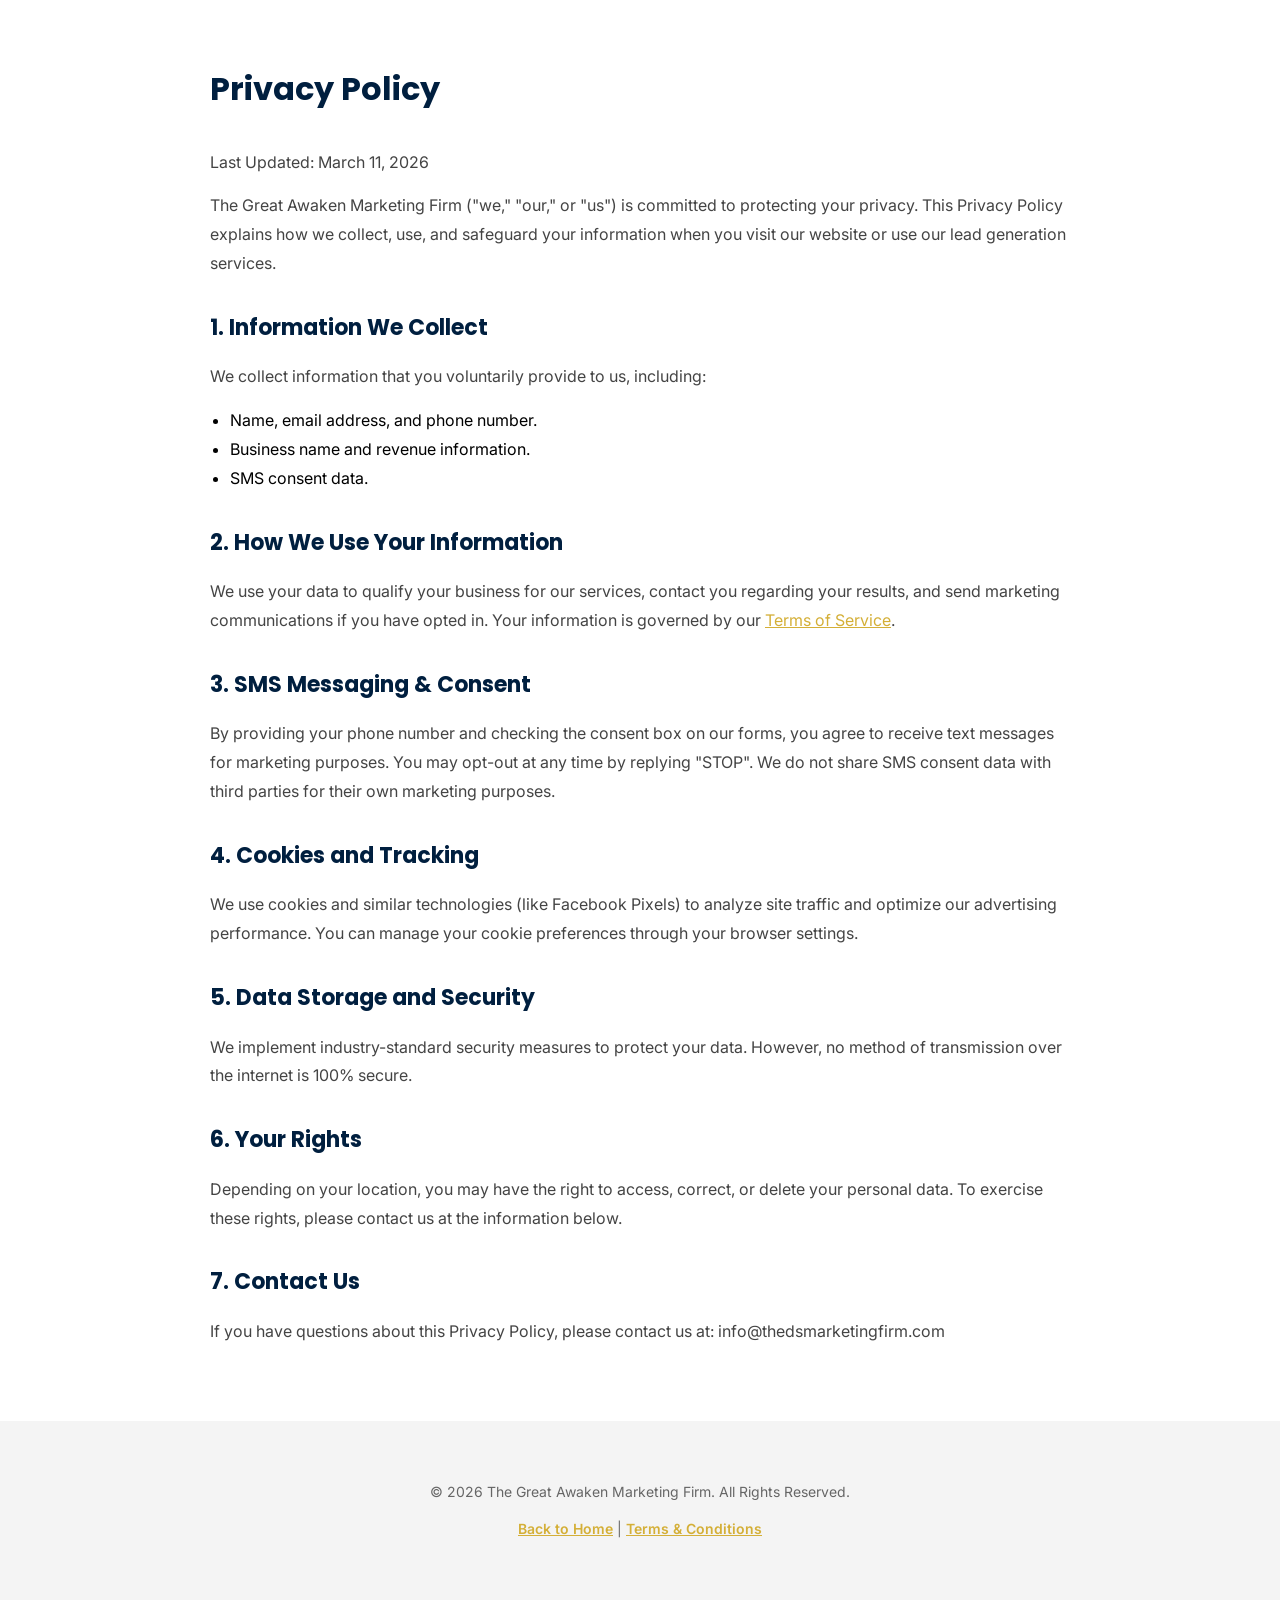
==== privacy-policy.html @ 7cead8b0 "Add Privacy Policy and Terms of Service pages with TGA branding and link footer" ====
<!DOCTYPE html>
<html lang="en">
<head>
    <meta charset="UTF-8">
    <meta name="viewport" content="width=device-width, initial-scale=1.0">
    <title>Privacy Policy | The Great Awaken Marketing Firm</title>
    <link rel="stylesheet" href="style.css">
    <link href="https://fonts.googleapis.com/css2?family=Inter:wght@300;400;500;700&family=Poppins:wght@400;600;700&display=swap" rel="stylesheet">
    <style>
        .policy-content { padding: 60px 0; line-height: 1.8; }
        .policy-content h1 { color: var(--navy); margin-bottom: 30px; font-family: var(--font-primary); }
        .policy-content h2 { color: var(--navy); margin-top: 30px; margin-bottom: 15px; font-family: var(--font-primary); font-size: 22px; }
        .policy-content p { margin-bottom: 15px; color: #444; }
        .policy-content ul { margin-bottom: 15px; padding-left: 20px; }
    </style>
</head>
<body>
    <main class="policy-content">
        <div class="container">
            <h1>Privacy Policy</h1>
            <p>Last Updated: March 11, 2026</p>

            <p>The Great Awaken Marketing Firm ("we," "our," or "us") is committed to protecting your privacy. This Privacy Policy explains how we collect, use, and safeguard your information when you visit our website or use our lead generation services.</p>

            <h2>1. Information We Collect</h2>
            <p>We collect information that you voluntarily provide to us, including:</p>
            <ul>
                <li>Name, email address, and phone number.</li>
                <li>Business name and revenue information.</li>
                <li>SMS consent data.</li>
            </ul>

            <h2>2. How We Use Your Information</h2>
            <p>We use your data to qualify your business for our services, contact you regarding your results, and send marketing communications if you have opted in. Your information is governed by our <a href="terms-of-service.html" style="color: var(--gold); text-decoration: underline;">Terms of Service</a>.</p>

            <h2>3. SMS Messaging & Consent</h2>
            <p>By providing your phone number and checking the consent box on our forms, you agree to receive text messages for marketing purposes. You may opt-out at any time by replying "STOP". We do not share SMS consent data with third parties for their own marketing purposes.</p>

            <h2>4. Cookies and Tracking</h2>
            <p>We use cookies and similar technologies (like Facebook Pixels) to analyze site traffic and optimize our advertising performance. You can manage your cookie preferences through your browser settings.</p>

            <h2>5. Data Storage and Security</h2>
            <p>We implement industry-standard security measures to protect your data. However, no method of transmission over the internet is 100% secure.</p>

            <h2>6. Your Rights</h2>
            <p>Depending on your location, you may have the right to access, correct, or delete your personal data. To exercise these rights, please contact us at the information below.</p>

            <h2>7. Contact Us</h2>
            <p>If you have questions about this Privacy Policy, please contact us at: info@thedsmarketingfirm.com</p>
        </div>
    </main>

    <footer class="footer">
        <div class="container">
            <p>&copy; 2026 The Great Awaken Marketing Firm. All Rights Reserved.</p>
            <div class="footer-links">
                <a href="index.html" style="color: var(--gold); text-decoration: underline;">Back to Home</a> | <a href="terms-of-service.html" style="color: var(--gold); text-decoration: underline;">Terms & Conditions</a>
            </div>
        </div>
    </footer>
</body>
</html>
---- style.css ----
:root {
    --gold: #d4af37;
    --navy: #001f3f;
    --white: #ffffff;
    --black: #000000;
    --grey: #f4f4f4;
    --red: #e93d3d;
    --container-width: 900px;
    --font-primary: 'Poppins', sans-serif;
    --font-secondary: 'Inter', sans-serif;
}

* {
    margin: 0;
    padding: 0;
    box-sizing: border-box;
}

body {
    font-family: var(--font-secondary);
    background-color: var(--white);
    color: var(--black);
    line-height: 1.6;
}

.container {
    max-width: var(--container-width);
    margin: 0 auto;
    padding: 0 20px;
}

/* Header Warning */
.top-warning {
    background-color: var(--red);
    color: var(--white);
    text-align: center;
    padding: 10px 0;
    font-weight: 700;
    font-size: 14px;
    text-transform: uppercase;
}

/* Hero Section */
.hero {
    background-color: var(--navy);
    color: var(--white);
    padding: 80px 0;
    text-align: center;
}

.hero h1 {
    font-family: var(--font-primary);
    font-size: 42px;
    line-height: 1.2;
    margin-bottom: 20px;
    font-weight: 700;
}

.guarantee {
    font-family: var(--font-primary);
    font-size: 24px;
    color: var(--gold);
    font-weight: 600;
    margin-bottom: 50px;
    letter-spacing: 1px;
}

/* Quiz Container */
.quiz-container {
    background: var(--white);
    color: var(--black);
    padding: 40px;
    border-radius: 8px;
    box-shadow: 0 10px 30px rgba(0,0,0,0.3);
    max-width: 600px;
    margin: 0 auto;
    position: relative;
}

.progress-bar {
    width: 100%;
    height: 6px;
    background: var(--grey);
    border-radius: 10px;
    margin-bottom: 30px;
    overflow: hidden;
}

.progress {
    height: 100%;
    background: var(--gold);
    transition: width 0.4s ease;
}

.quiz-step h2 {
    font-family: var(--font-primary);
    font-size: 24px;
    margin-bottom: 30px;
    font-weight: 600;
}

.options-grid {
    display: grid;
    grid-template-columns: 1fr 1fr;
    gap: 15px;
}

.option-btn {
    padding: 15px;
    border: 2px solid var(--grey);
    background: var(--white);
    border-radius: 6px;
    font-size: 16px;
    font-weight: 500;
    cursor: pointer;
    transition: all 0.3s ease;
}

.option-btn:hover {
    border-color: var(--gold);
    background: var(--grey);
}

.option-btn.selected {
    border-color: var(--gold);
    background: var(--gold);
    color: var(--white);
}

/* Form Styles */
.form-group {
    margin-bottom: 20px;
    text-align: left;
}

.form-group label {
    display: block;
    margin-bottom: 8px;
    font-weight: 600;
}

.form-group input {
    width: 100%;
    padding: 12px;
    border: 1px solid var(--grey);
    border-radius: 4px;
    font-size: 16px;
}

.submit-btn {
    width: 100%;
    padding: 15px;
    background: var(--gold);
    color: var(--white);
    border: none;
    border-radius: 6px;
    font-size: 18px;
    font-weight: 700;
    cursor: pointer;
    text-transform: uppercase;
}

/* SMS Consent Styles */
.sms-consent {
    margin-top: 10px;
    margin-bottom: 25px;
}

.sms-consent .checkbox-container {
    display: flex;
    align-items: flex-start;
    cursor: pointer;
    font-weight: 400;
    gap: 10px;
}

.sms-consent input[type="checkbox"] {
    width: 18px;
    height: 18px;
    margin-top: 4px;
    cursor: pointer;
    accent-color: var(--gold);
}

.checkbox-text {
    font-size: 12px;
    color: #666;
    line-height: 1.4;
    text-align: left;
}

/* Footer Links */
.footer-links {
    margin: 15px 0;
}

.footer-links a {
    color: var(--navy);
    text-decoration: none;
    font-weight: 600;
}

.footer-links a:hover {
    color: var(--gold);
}

/* Footer */
.footer {
    padding: 60px 0;
    background: var(--grey);
    text-align: center;
    font-size: 14px;
    color: #666;
}

.disclaimers {
    margin-top: 30px;
    max-width: 700px;
    margin-left: auto;
    margin-right: auto;
    font-size: 12px;
}

/* Mobile Responsiveness */
@media (max-width: 768px) {
    .hero h1 {
        font-size: 28px;
    }
    
    .guarantee {
        font-size: 18px;
    }
    
    .quiz-container {
        padding: 20px;
    }
    
    .options-grid {
        grid-template-columns: 1fr;
    }
}
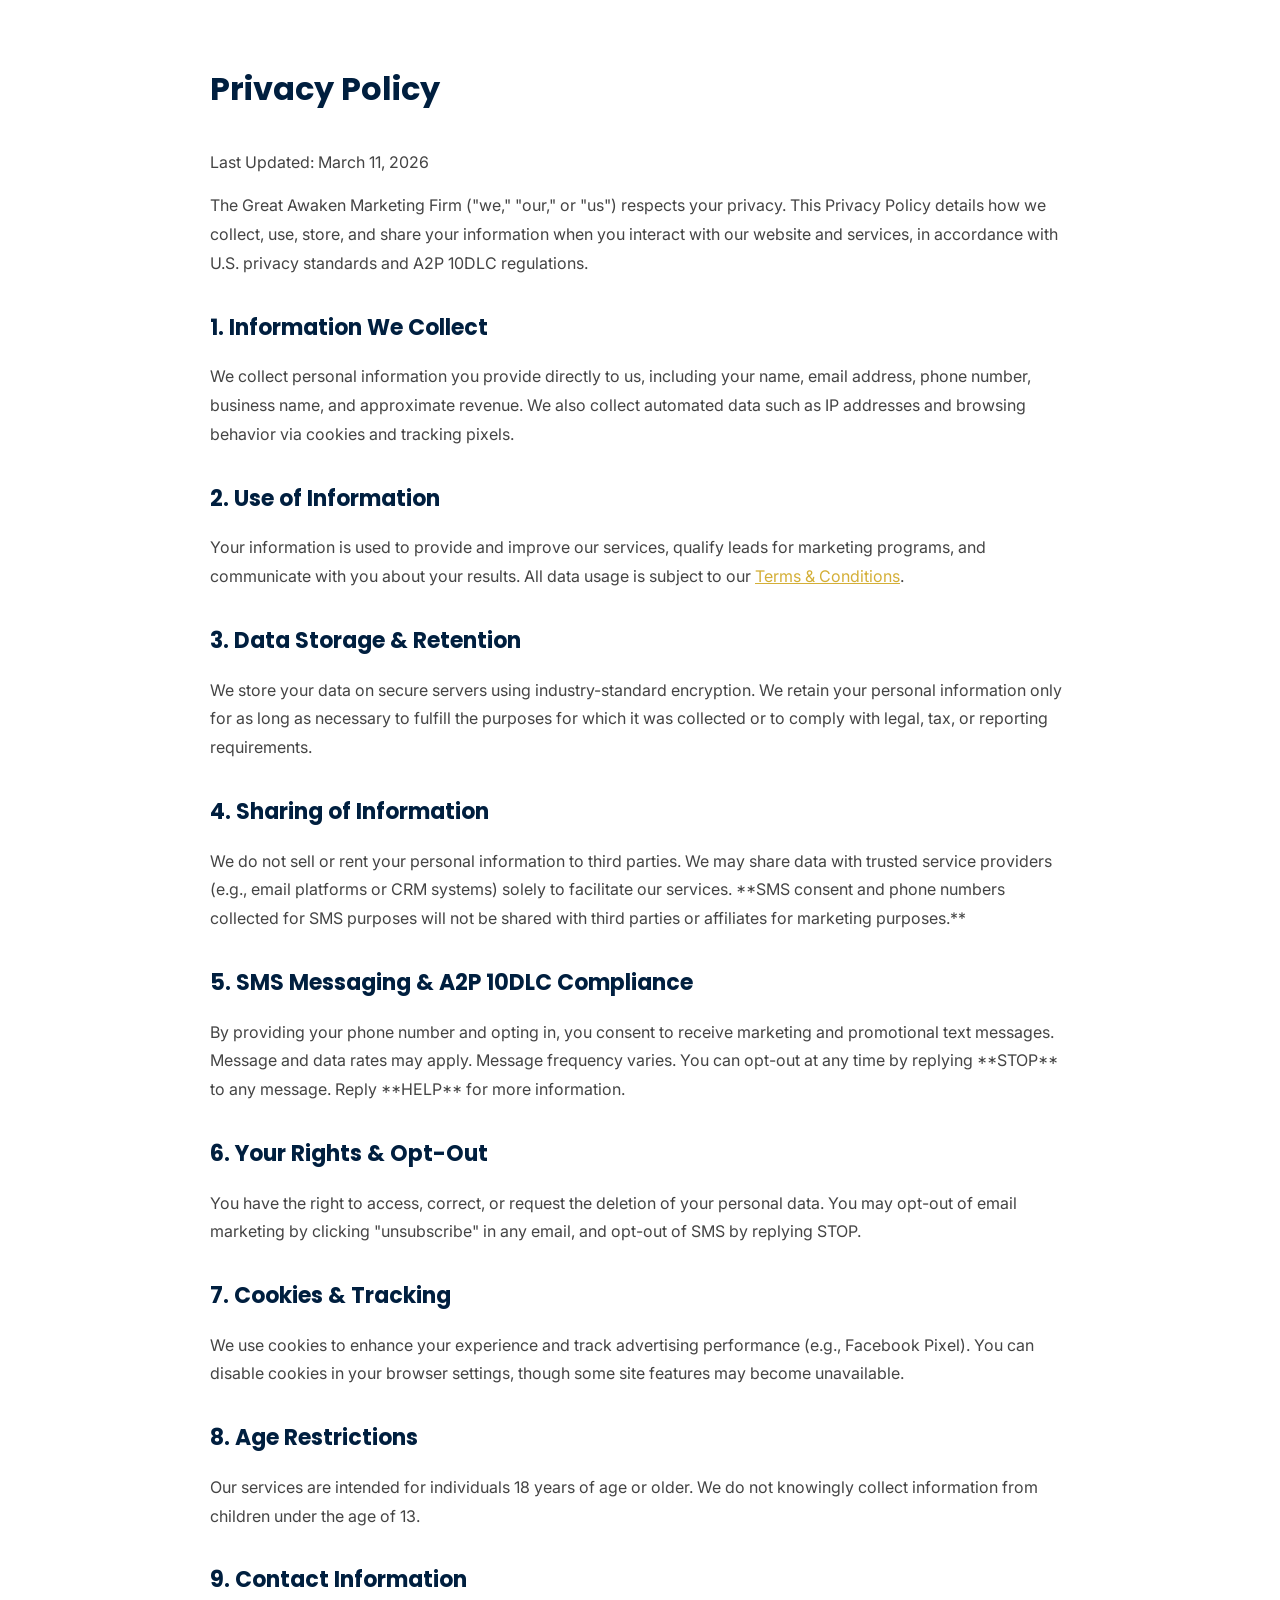
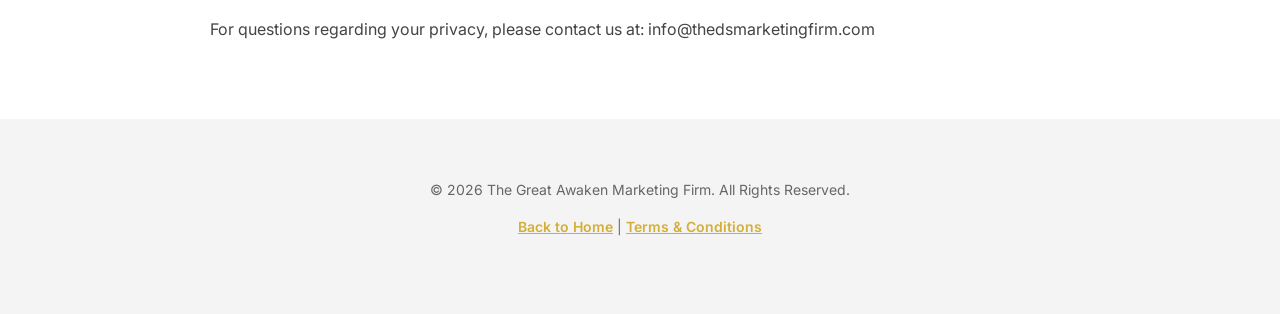
==== commit 317bf7f3: "Enhance legal pages with A2P 10DLC compliance, retention periods, and dispute resolution" ====
--- a/privacy-policy.html
+++ b/privacy-policy.html
@@ -11,7 +11,8 @@
         .policy-content h1 { color: var(--navy); margin-bottom: 30px; font-family: var(--font-primary); }
         .policy-content h2 { color: var(--navy); margin-top: 30px; margin-bottom: 15px; font-family: var(--font-primary); font-size: 22px; }
         .policy-content p { margin-bottom: 15px; color: #444; }
-        .policy-content ul { margin-bottom: 15px; padding-left: 20px; }
+        .policy-content ul { margin-bottom: 15px; padding-left: 20px; color: #444; }
+        .policy-content li { margin-bottom: 8px; }
     </style>
 </head>
 <body>
@@ -20,33 +21,34 @@
             <h1>Privacy Policy</h1>
             <p>Last Updated: March 11, 2026</p>
 
-            <p>The Great Awaken Marketing Firm ("we," "our," or "us") is committed to protecting your privacy. This Privacy Policy explains how we collect, use, and safeguard your information when you visit our website or use our lead generation services.</p>
+            <p>The Great Awaken Marketing Firm ("we," "our," or "us") respects your privacy. This Privacy Policy details how we collect, use, store, and share your information when you interact with our website and services, in accordance with U.S. privacy standards and A2P 10DLC regulations.</p>
 
             <h2>1. Information We Collect</h2>
-            <p>We collect information that you voluntarily provide to us, including:</p>
-            <ul>
-                <li>Name, email address, and phone number.</li>
-                <li>Business name and revenue information.</li>
-                <li>SMS consent data.</li>
-            </ul>
+            <p>We collect personal information you provide directly to us, including your name, email address, phone number, business name, and approximate revenue. We also collect automated data such as IP addresses and browsing behavior via cookies and tracking pixels.</p>
 
-            <h2>2. How We Use Your Information</h2>
-            <p>We use your data to qualify your business for our services, contact you regarding your results, and send marketing communications if you have opted in. Your information is governed by our <a href="terms-of-service.html" style="color: var(--gold); text-decoration: underline;">Terms of Service</a>.</p>
+            <h2>2. Use of Information</h2>
+            <p>Your information is used to provide and improve our services, qualify leads for marketing programs, and communicate with you about your results. All data usage is subject to our <a href="terms-of-service.html" style="color: var(--gold); text-decoration: underline;">Terms & Conditions</a>.</p>
 
-            <h2>3. SMS Messaging & Consent</h2>
-            <p>By providing your phone number and checking the consent box on our forms, you agree to receive text messages for marketing purposes. You may opt-out at any time by replying "STOP". We do not share SMS consent data with third parties for their own marketing purposes.</p>
+            <h2>3. Data Storage & Retention</h2>
+            <p>We store your data on secure servers using industry-standard encryption. We retain your personal information only for as long as necessary to fulfill the purposes for which it was collected or to comply with legal, tax, or reporting requirements.</p>
 
-            <h2>4. Cookies and Tracking</h2>
-            <p>We use cookies and similar technologies (like Facebook Pixels) to analyze site traffic and optimize our advertising performance. You can manage your cookie preferences through your browser settings.</p>
+            <h2>4. Sharing of Information</h2>
+            <p>We do not sell or rent your personal information to third parties. We may share data with trusted service providers (e.g., email platforms or CRM systems) solely to facilitate our services. **SMS consent and phone numbers collected for SMS purposes will not be shared with third parties or affiliates for marketing purposes.**</p>
 
-            <h2>5. Data Storage and Security</h2>
-            <p>We implement industry-standard security measures to protect your data. However, no method of transmission over the internet is 100% secure.</p>
+            <h2>5. SMS Messaging & A2P 10DLC Compliance</h2>
+            <p>By providing your phone number and opting in, you consent to receive marketing and promotional text messages. Message and data rates may apply. Message frequency varies. You can opt-out at any time by replying **STOP** to any message. Reply **HELP** for more information.</p>
 
-            <h2>6. Your Rights</h2>
-            <p>Depending on your location, you may have the right to access, correct, or delete your personal data. To exercise these rights, please contact us at the information below.</p>
+            <h2>6. Your Rights & Opt-Out</h2>
+            <p>You have the right to access, correct, or request the deletion of your personal data. You may opt-out of email marketing by clicking "unsubscribe" in any email, and opt-out of SMS by replying STOP.</p>
 
-            <h2>7. Contact Us</h2>
-            <p>If you have questions about this Privacy Policy, please contact us at: info@thedsmarketingfirm.com</p>
+            <h2>7. Cookies & Tracking</h2>
+            <p>We use cookies to enhance your experience and track advertising performance (e.g., Facebook Pixel). You can disable cookies in your browser settings, though some site features may become unavailable.</p>
+
+            <h2>8. Age Restrictions</h2>
+            <p>Our services are intended for individuals 18 years of age or older. We do not knowingly collect information from children under the age of 13.</p>
+
+            <h2>9. Contact Information</h2>
+            <p>For questions regarding your privacy, please contact us at: info@thedsmarketingfirm.com</p>
         </div>
     </main>
 
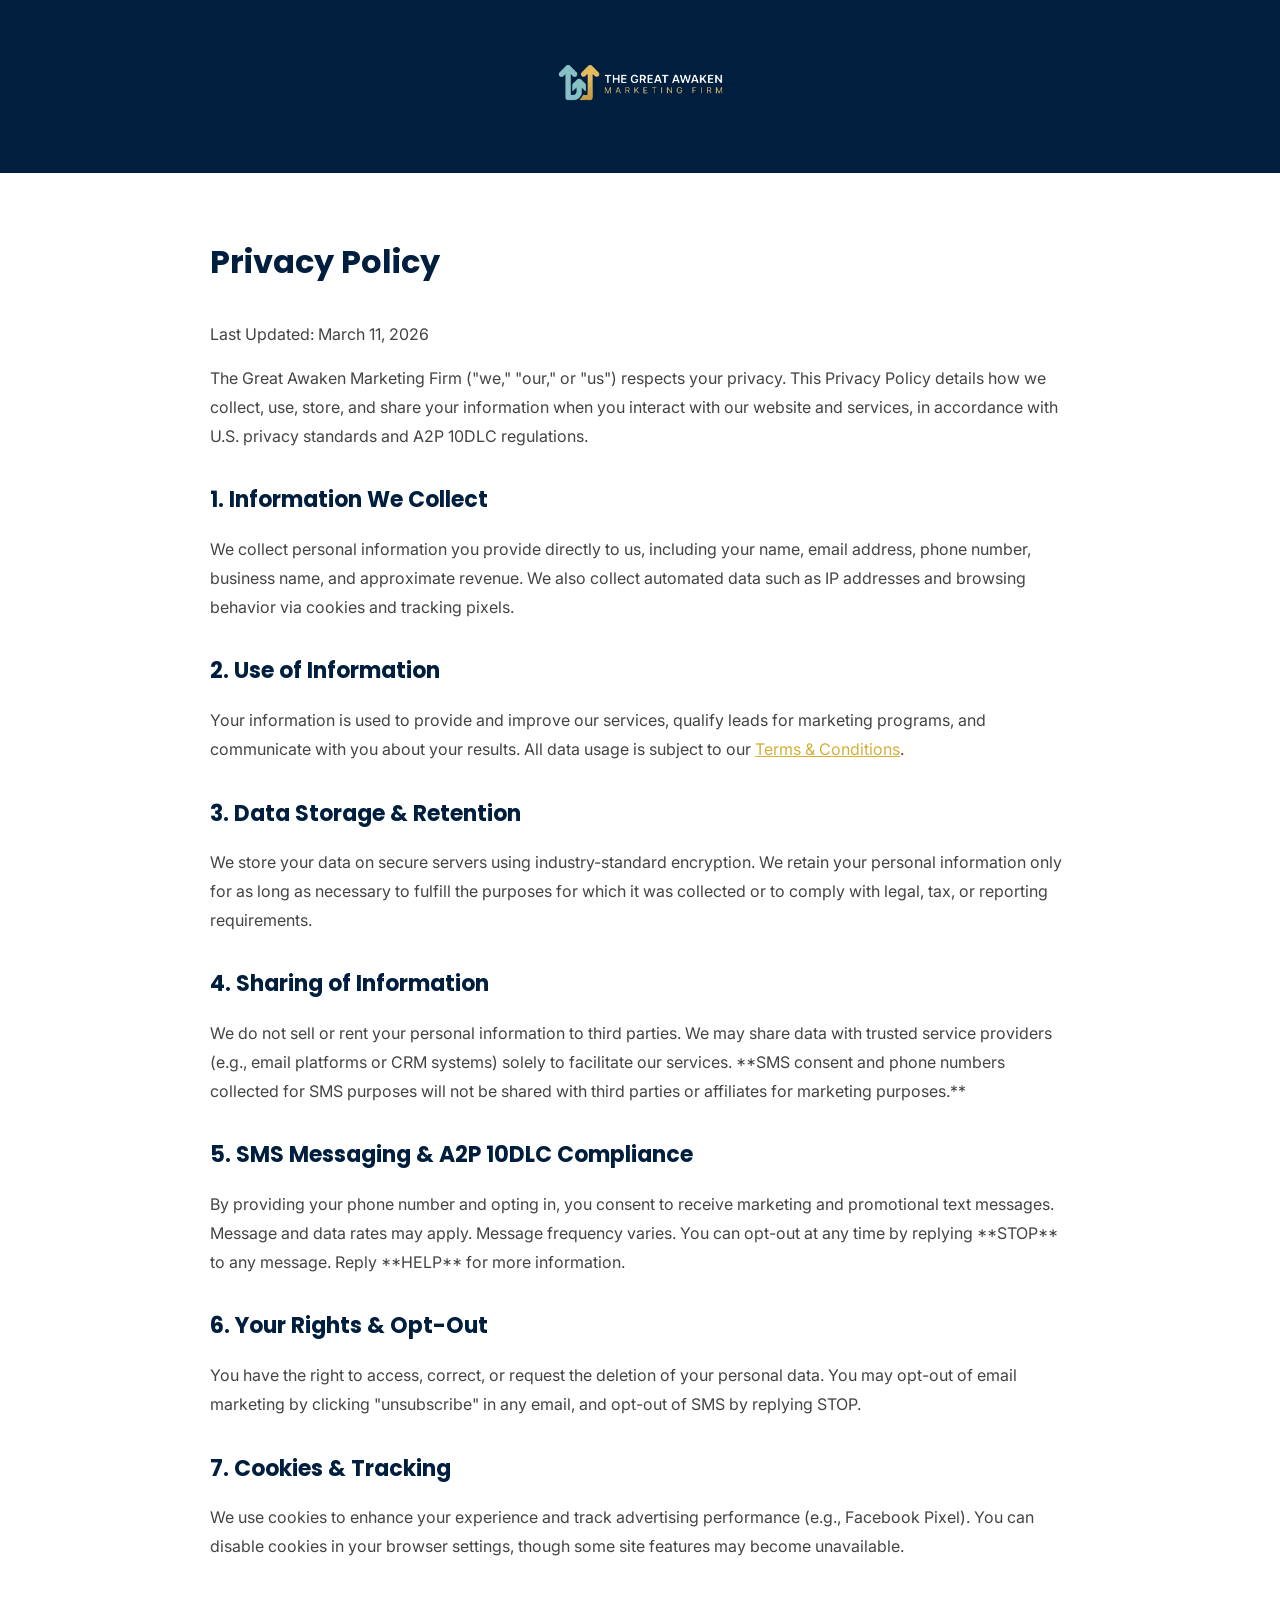
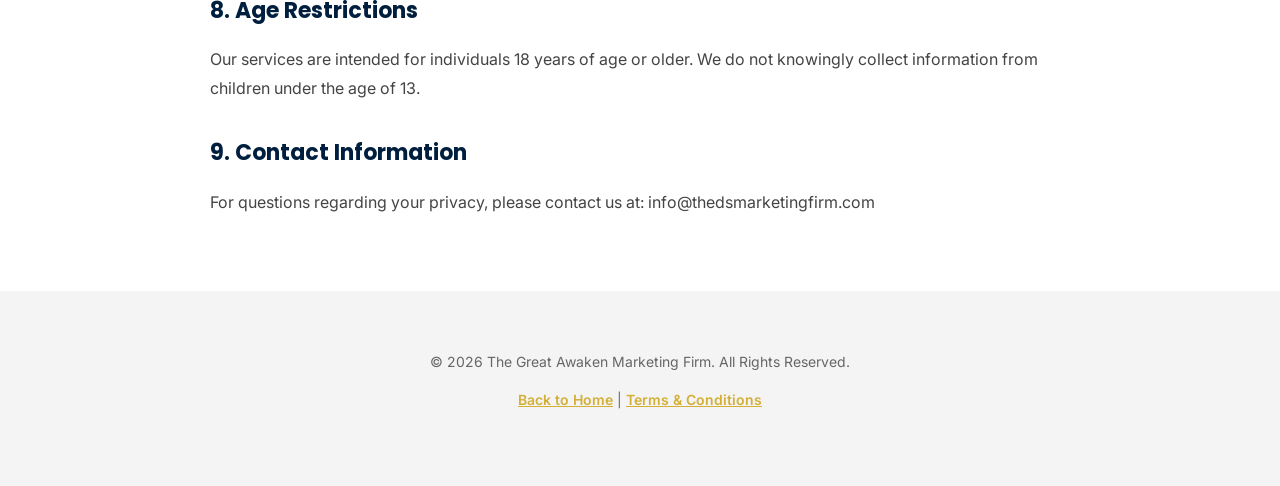
==== commit 7cb4d341: "Add LogoV2.png to all pages and update project URL to offers.thegreatawake.com" ====
--- a/privacy-policy.html
+++ b/privacy-policy.html
@@ -16,6 +16,12 @@
     </style>
 </head>
 <body>
+    <header class="logo-header">
+        <div class="container">
+            <img src="LogoV2.png" alt="The Great Awaken Marketing Firm" class="main-logo">
+        </div>
+    </header>
+
     <main class="policy-content">
         <div class="container">
             <h1>Privacy Policy</h1>
--- a/style.css
+++ b/style.css
@@ -23,6 +23,18 @@
     line-height: 1.6;
 }
 
+/* Logo Header */
+.logo-header {
+    background-color: var(--navy);
+    padding: 20px 0;
+    text-align: center;
+}
+
+.main-logo {
+    max-width: 200px;
+    height: auto;
+}
+
 .container {
     max-width: var(--container-width);
     margin: 0 auto;
